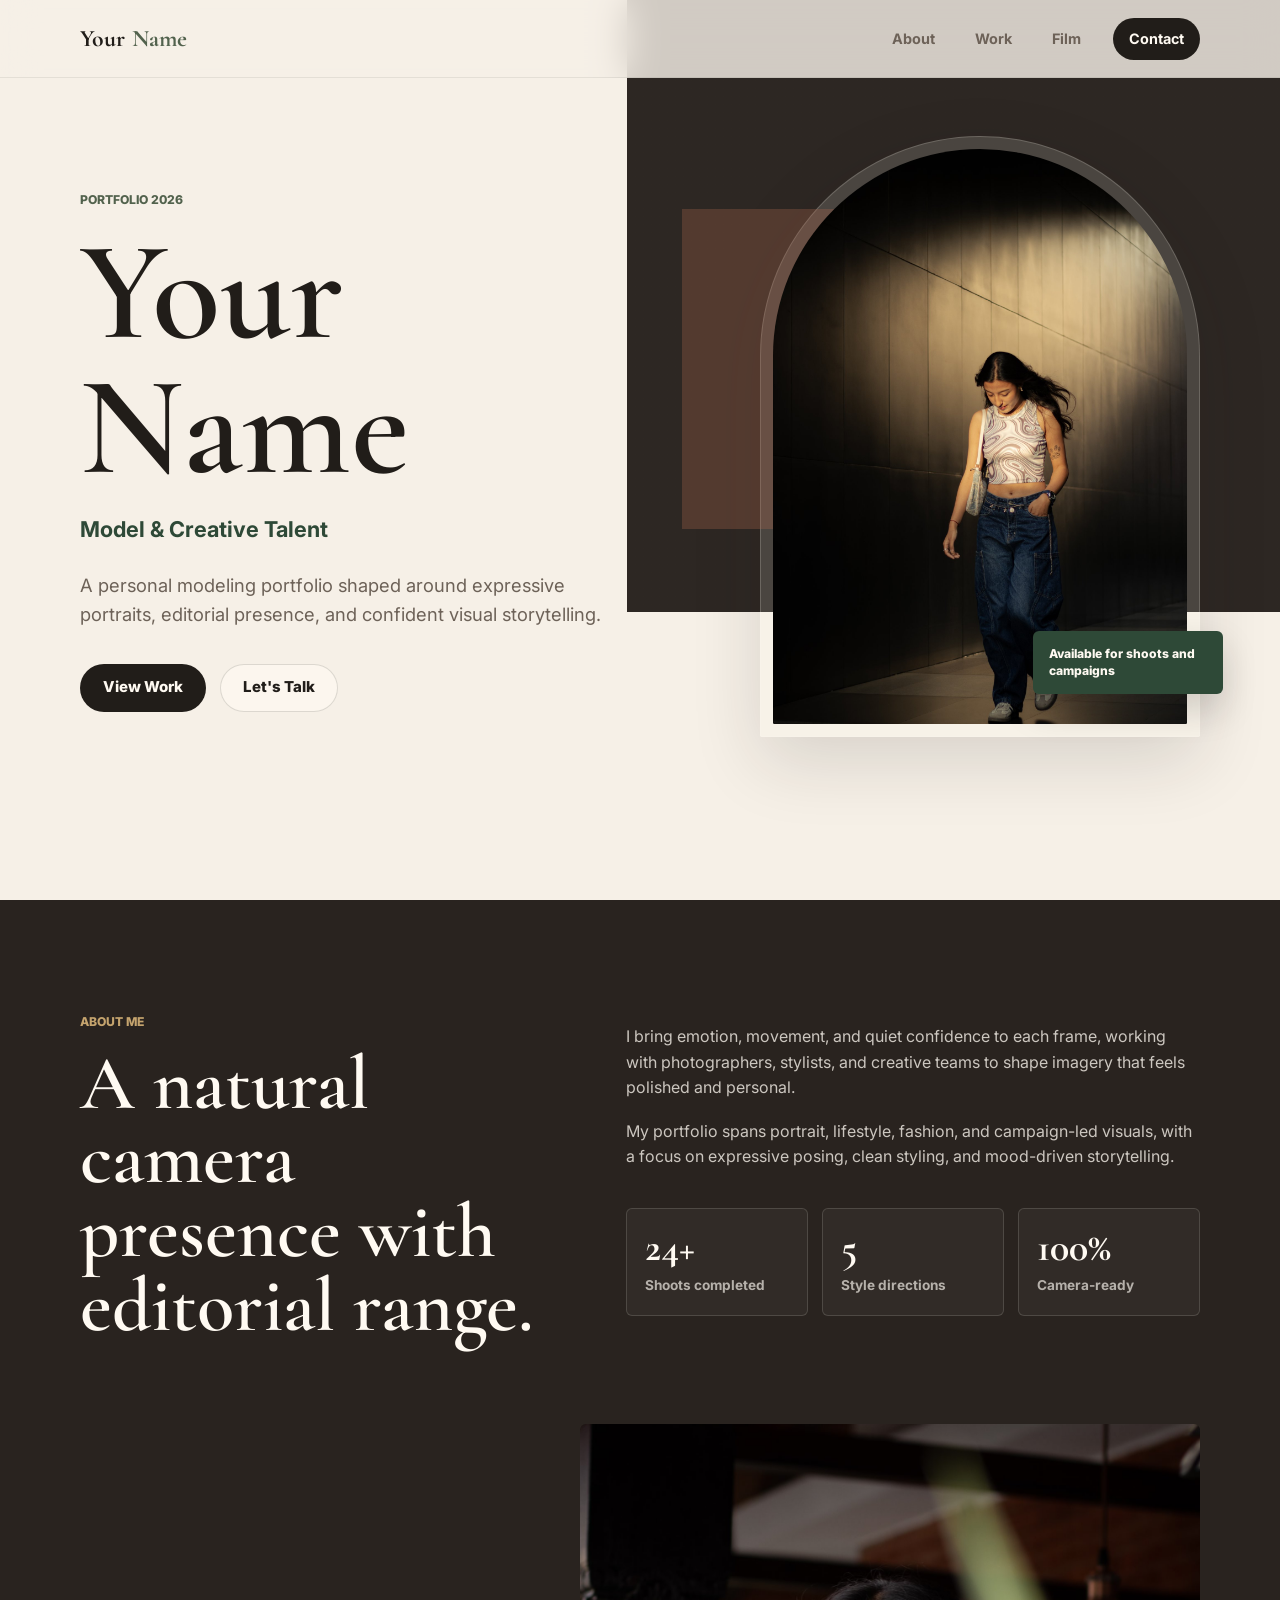
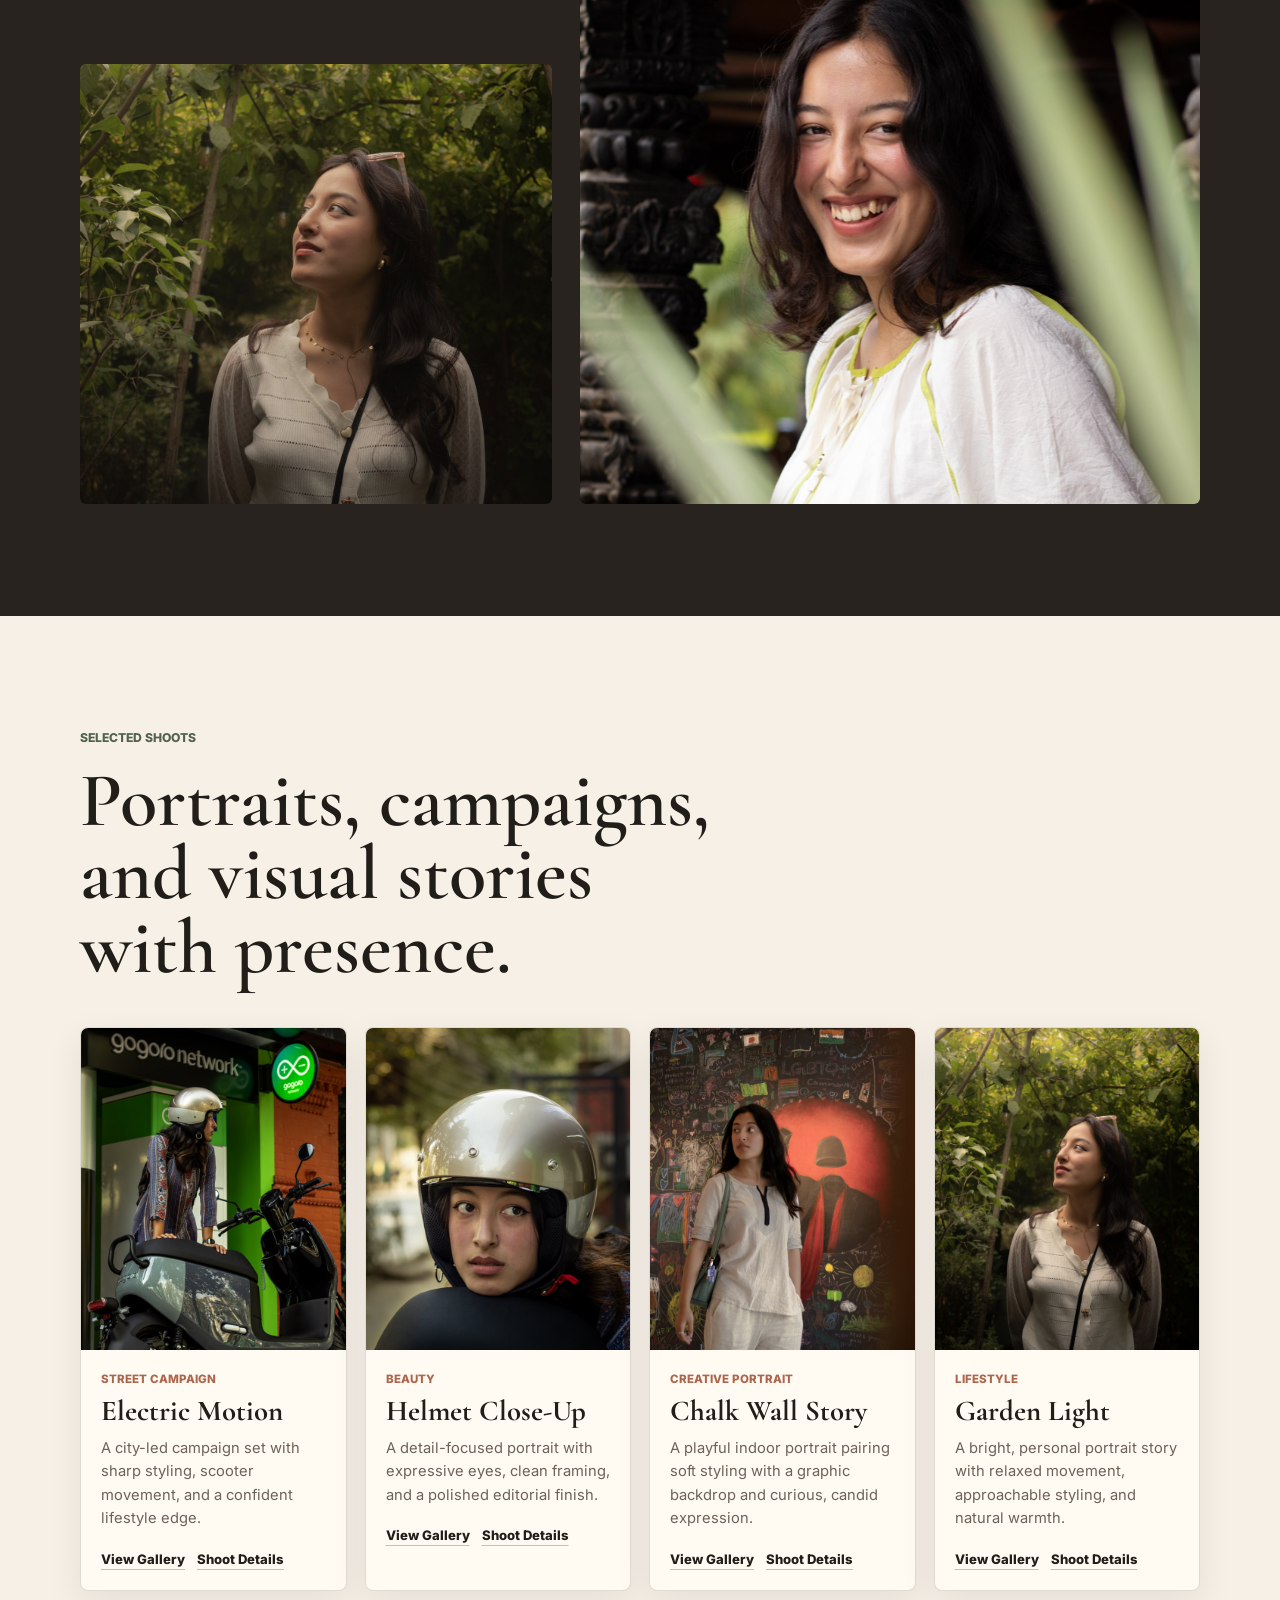
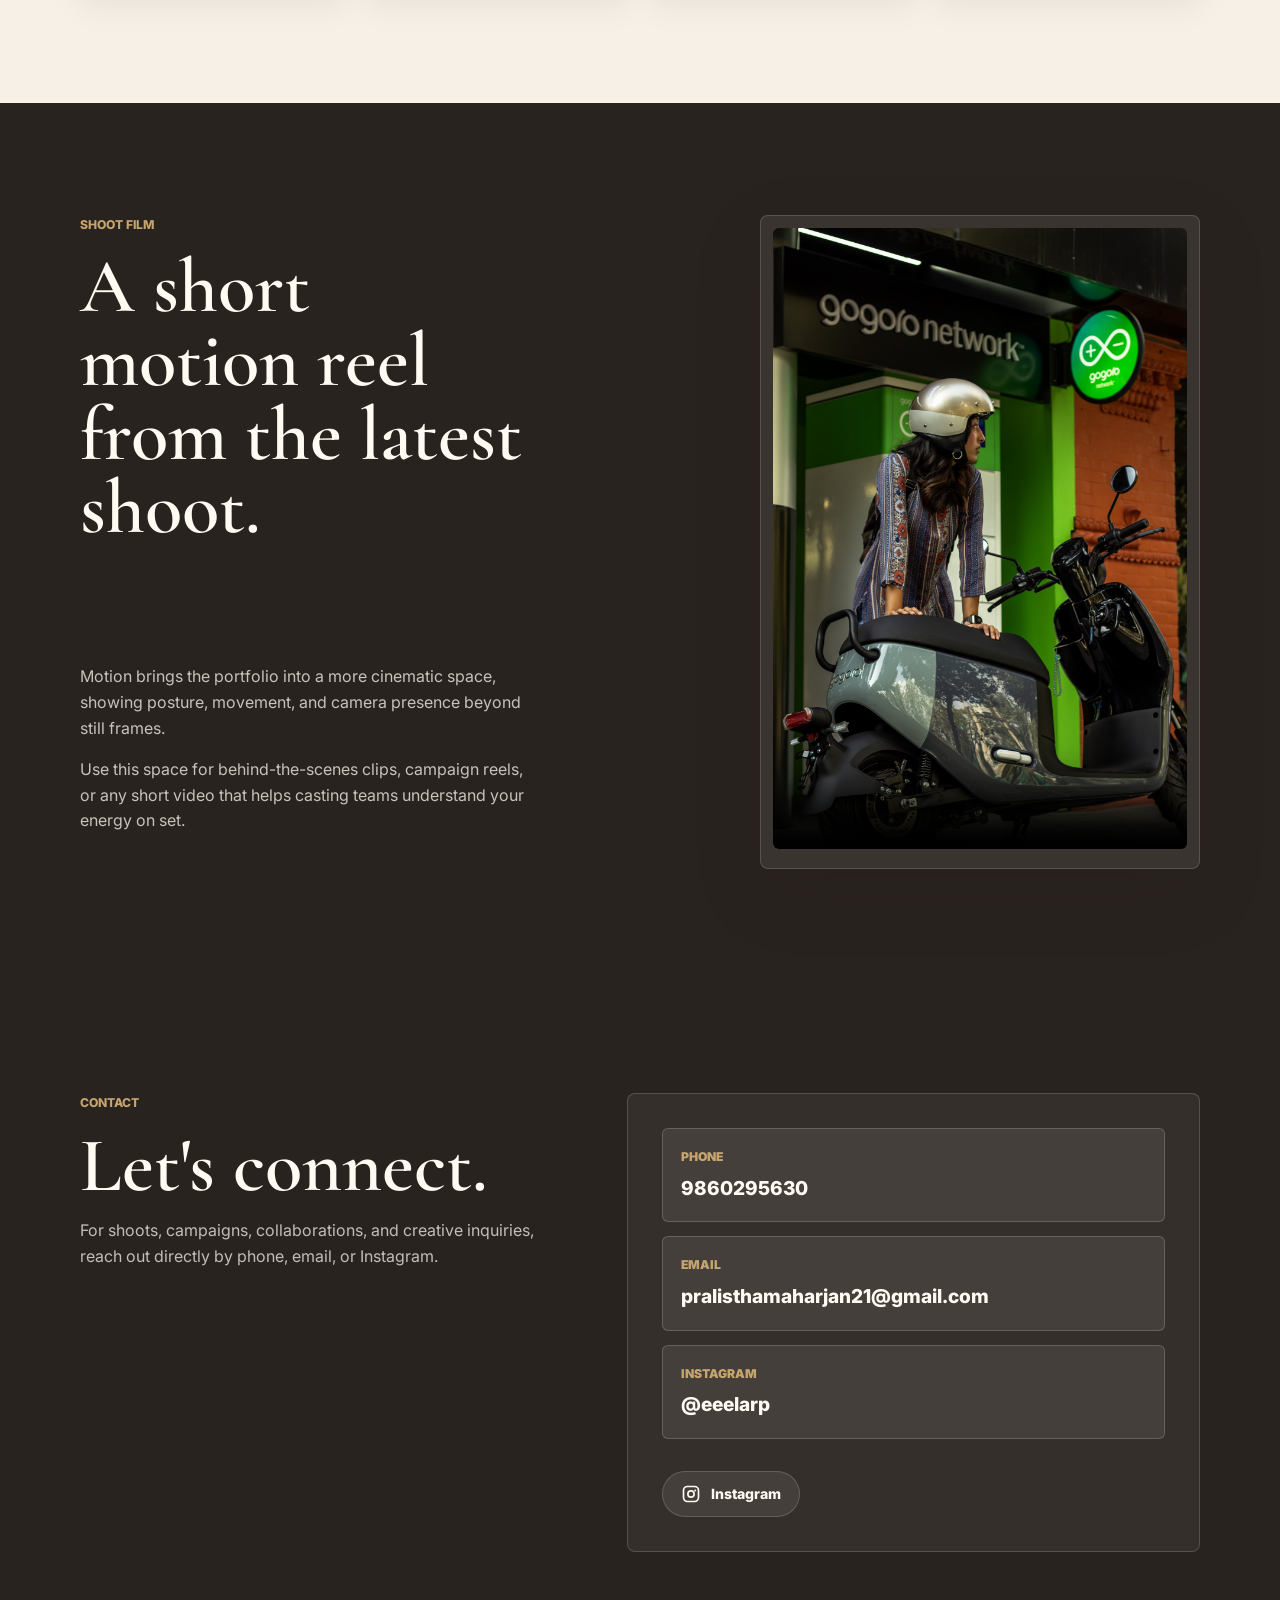
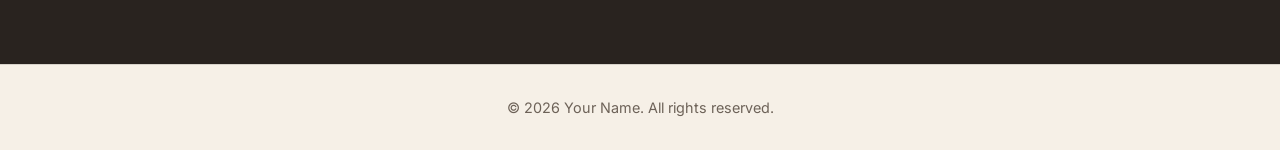
==== index.html @ 306d2cdb "Add modeling portfolio website" ====
<!DOCTYPE html>
<html lang="en">
  <head>
    <meta charset="UTF-8" />
    <meta name="viewport" content="width=device-width, initial-scale=1.0" />
    <meta
      name="description"
      content="A modern personal modeling portfolio featuring selected shoots, experience, and contact details."
    />
    <title>Your Name | Modeling Portfolio</title>
    <link rel="preconnect" href="https://fonts.googleapis.com" />
    <link rel="preconnect" href="https://fonts.gstatic.com" crossorigin />
    <link
      href="https://fonts.googleapis.com/css2?family=Cormorant+Garamond:wght@500;600;700&family=Inter:wght@400;500;600;700&display=swap"
      rel="stylesheet"
    />
    <link rel="stylesheet" href="css/styles.css" />
  </head>
  <body>
    <header class="site-header" data-header>
      <a class="brand" href="#home" aria-label="Your Name home">
        <span>Your</span>
        <span>Name</span>
      </a>

      <button
        class="nav-toggle"
        type="button"
        aria-label="Open navigation menu"
        aria-controls="primary-navigation"
        aria-expanded="false"
        data-nav-toggle
      >
        <span></span>
        <span></span>
      </button>

      <nav class="site-nav" id="primary-navigation" data-nav>
        <a href="#about">About</a>
        <a href="#work">Work</a>
        <a href="#film">Film</a>
        <a class="nav-contact" href="#contact">Contact</a>
      </nav>
    </header>

    <main>
      <section class="hero section-pad" id="home" aria-labelledby="hero-title">
        <div class="hero-bg" aria-hidden="true"></div>
        <div class="container hero-grid">
          <div class="hero-copy reveal">
            <p class="eyebrow">Portfolio 2026</p>
            <h1 id="hero-title">
              Your Name
              <span>Model & Creative Talent</span>
            </h1>
            <p class="hero-text">
              A personal modeling portfolio shaped around expressive portraits,
              editorial presence, and confident visual storytelling.
            </p>
            <div class="hero-actions">
              <a class="btn btn-primary" href="#work">View Work</a>
              <a class="btn btn-secondary" href="#contact">Let's Talk</a>
            </div>
          </div>

          <div class="hero-media reveal" aria-label="Portrait feature">
            <img src="images/hero/hero.jpg" alt="Editorial portrait" />
            <div class="hero-note">
              <span>Available for shoots and campaigns</span>
            </div>
          </div>
        </div>
      </section>

      <section class="about section-pad" id="about" aria-labelledby="about-title">
        <div class="container about-grid">
          <div class="section-heading reveal">
            <p class="eyebrow">About Me</p>
            <h2 id="about-title">A natural camera presence with editorial range.</h2>
          </div>

          <div class="about-content reveal">
            <p>
              I bring emotion, movement, and quiet confidence to each frame,
              working with photographers, stylists, and creative teams to shape
              imagery that feels polished and personal.
            </p>
            <p>
              My portfolio spans portrait, lifestyle, fashion, and campaign-led
              visuals, with a focus on expressive posing, clean styling, and
              mood-driven storytelling.
            </p>
            <dl class="about-stats" aria-label="Portfolio statistics">
              <div>
                <dt>24+</dt>
                <dd>Shoots completed</dd>
              </div>
              <div>
                <dt>5</dt>
                <dd>Style directions</dd>
              </div>
              <div>
                <dt>100%</dt>
                <dd>Camera-ready</dd>
              </div>
            </dl>
          </div>

          <figure class="about-photo reveal">
            <img src="images/about/profile.jpg" alt="Your Name portrait" />
          </figure>
        </div>
      </section>

      <section class="work section-pad" id="work" aria-labelledby="work-title">
        <div class="container">
          <div class="section-heading work-heading reveal">
            <p class="eyebrow">Selected Shoots</p>
            <h2 id="work-title">Portraits, campaigns, and visual stories with presence.</h2>
          </div>

          <div class="project-grid">
            <article class="project-card reveal">
              <a class="project-image" href="#" aria-label="View street campaign shoot">
                <img src="images/projects/electric-motion.jpg" alt="Street campaign shoot preview" />
              </a>
              <div class="project-body">
                <p class="project-kicker">Street Campaign</p>
                <h3>Electric Motion</h3>
                <p>
                  A city-led campaign set with sharp styling, scooter movement,
                  and a confident lifestyle edge.
                </p>
                <div class="project-links">
                  <a href="#">View Gallery</a>
                  <a href="#">Shoot Details</a>
                </div>
              </div>
            </article>

            <article class="project-card reveal">
              <a class="project-image" href="#" aria-label="View beauty close-up shoot">
                <img
                  src="images/projects/helmet-close-up.jpg"
                  alt="Beauty close-up shoot preview"
                />
              </a>
              <div class="project-body">
                <p class="project-kicker">Beauty</p>
                <h3>Helmet Close-Up</h3>
                <p>
                  A detail-focused portrait with expressive eyes, clean framing,
                  and a polished editorial finish.
                </p>
                <div class="project-links">
                  <a href="#">View Gallery</a>
                  <a href="#">Shoot Details</a>
                </div>
              </div>
            </article>

            <article class="project-card reveal">
              <a class="project-image" href="#" aria-label="View creative portrait story">
                <img src="images/projects/chalk-wall-story.jpg" alt="Creative portrait story preview" />
              </a>
              <div class="project-body">
                <p class="project-kicker">Creative Portrait</p>
                <h3>Chalk Wall Story</h3>
                <p>
                  A playful indoor portrait pairing soft styling with a graphic
                  backdrop and curious, candid expression.
                </p>
                <div class="project-links">
                  <a href="#">View Gallery</a>
                  <a href="#">Shoot Details</a>
                </div>
              </div>
            </article>

            <article class="project-card reveal">
              <a class="project-image" href="#" aria-label="View lifestyle portrait shoot">
                <img src="images/projects/garden-light.jpg" alt="Lifestyle portrait shoot preview" />
              </a>
              <div class="project-body">
                <p class="project-kicker">Lifestyle</p>
                <h3>Garden Light</h3>
                <p>
                  A bright, personal portrait story with relaxed movement,
                  approachable styling, and natural warmth.
                </p>
                <div class="project-links">
                  <a href="#">View Gallery</a>
                  <a href="#">Shoot Details</a>
                </div>
              </div>
            </article>
          </div>
        </div>
      </section>

      <section class="film section-pad" id="film" aria-labelledby="film-title">
        <div class="container film-grid">
          <div class="section-heading reveal">
            <p class="eyebrow">Shoot Film</p>
            <h2 id="film-title">A short motion reel from the latest shoot.</h2>
          </div>

          <div class="film-copy reveal">
            <p>
              Motion brings the portfolio into a more cinematic space, showing
              posture, movement, and camera presence beyond still frames.
            </p>
            <p>
              Use this space for behind-the-scenes clips, campaign reels, or
              any short video that helps casting teams understand your energy on
              set.
            </p>
          </div>

          <div class="film-player reveal">
            <video
              controls
              playsinline
              preload="metadata"
              poster="images/video/shoot-poster.jpg"
            >
              <source src="videos/shoot-film.mp4" type="video/mp4" />
              Your browser does not support the video tag.
            </video>
          </div>
        </div>
      </section>

      <section class="contact section-pad" id="contact" aria-labelledby="contact-title">
        <div class="container contact-grid">
          <div class="contact-copy reveal">
            <p class="eyebrow">Contact</p>
            <h2 id="contact-title">Let's connect.</h2>
            <p>
              For shoots, campaigns, collaborations, and creative inquiries,
              reach out directly by phone, email, or Instagram.
            </p>
          </div>

          <div class="contact-card reveal" aria-label="Contact information">
            <a class="contact-method" href="tel:+9779860295630">
              <span class="method-label">Phone</span>
              <span>9860295630</span>
            </a>
            <a class="contact-method" href="mailto:pralisthamaharjan21@gmail.com">
              <span class="method-label">Email</span>
              <span>pralisthamaharjan21@gmail.com</span>
            </a>
            <a
              class="contact-method"
              href="https://www.instagram.com/eeelarp/"
              target="_blank"
              rel="noopener noreferrer"
            >
              <span class="method-label">Instagram</span>
              <span>@eeelarp</span>
            </a>
            <div class="social-links" aria-label="Social media links">
              <a
                href="https://www.instagram.com/eeelarp/"
                target="_blank"
                rel="noopener noreferrer"
                aria-label="Instagram"
              >
                <svg viewBox="0 0 24 24" aria-hidden="true">
                  <path
                    d="M7.75 2h8.5A5.76 5.76 0 0 1 22 7.75v8.5A5.76 5.76 0 0 1 16.25 22h-8.5A5.76 5.76 0 0 1 2 16.25v-8.5A5.76 5.76 0 0 1 7.75 2Zm0 2A3.75 3.75 0 0 0 4 7.75v8.5A3.75 3.75 0 0 0 7.75 20h8.5A3.75 3.75 0 0 0 20 16.25v-8.5A3.75 3.75 0 0 0 16.25 4h-8.5ZM12 7.25A4.75 4.75 0 1 1 12 16.75 4.75 4.75 0 0 1 12 7.25Zm0 2A2.75 2.75 0 1 0 12 14.75 2.75 2.75 0 0 0 12 9.25Zm5.05-2.55a1.2 1.2 0 1 1 0 2.4 1.2 1.2 0 0 1 0-2.4Z"
                  />
                </svg>
                <span>Instagram</span>
              </a>
            </div>
          </div>
        </div>
      </section>
    </main>

    <footer class="site-footer">
      <p>&copy; <span data-year></span> Your Name. All rights reserved.</p>
    </footer>

    <script src="js/main.js"></script>
  </body>
</html>
---- css/styles.css ----
:root {
  --bg: #f6f0e7;
  --bg-soft: #ede0cf;
  --ink: #211d19;
  --ink-muted: #6d6258;
  --charcoal: #29231f;
  --cream: #fffaf2;
  --sage: #52624d;
  --moss: #2e4937;
  --clay: #ad664d;
  --gold: #c5a46e;
  --line: rgba(33, 29, 25, 0.14);
  --shadow: 0 24px 70px rgba(33, 29, 25, 0.14);
  --serif: "Cormorant Garamond", Georgia, serif;
  --sans: "Inter", Arial, sans-serif;
  --header-height: 78px;
  --container: min(1120px, calc(100% - 40px));
}

* {
  box-sizing: border-box;
}

html {
  scroll-behavior: smooth;
  scroll-padding-top: var(--header-height);
}

body {
  margin: 0;
  background: var(--bg);
  color: var(--ink);
  font-family: var(--sans);
  line-height: 1.6;
  text-rendering: optimizeLegibility;
}

body.nav-open {
  overflow: hidden;
}

img,
svg {
  display: block;
}

img {
  max-width: 100%;
}

a {
  color: inherit;
  text-decoration: none;
}

button,
input,
textarea {
  font: inherit;
}

button {
  border: 0;
}

::selection {
  background: var(--moss);
  color: var(--cream);
}

.container {
  width: var(--container);
  margin: 0 auto;
}

.section-pad {
  padding: 112px 0;
}

.site-header {
  position: fixed;
  inset: 0 0 auto;
  z-index: 50;
  display: flex;
  align-items: center;
  justify-content: space-between;
  height: var(--header-height);
  padding: 0 max(20px, calc((100vw - 1120px) / 2));
  background: rgba(246, 240, 231, 0.82);
  border-bottom: 1px solid rgba(33, 29, 25, 0.08);
  backdrop-filter: blur(18px);
  transition: background 220ms ease, box-shadow 220ms ease, height 220ms ease;
}

.site-header.is-scrolled {
  height: 66px;
  background: rgba(255, 250, 242, 0.9);
  box-shadow: 0 12px 34px rgba(33, 29, 25, 0.08);
}

.brand {
  display: inline-grid;
  grid-template-columns: auto auto;
  gap: 7px;
  align-items: baseline;
  color: var(--ink);
  font-family: var(--serif);
  font-size: 1.48rem;
  font-weight: 700;
  line-height: 0.92;
}

.brand span:last-child {
  color: var(--sage);
}

.site-nav {
  display: flex;
  align-items: center;
  gap: 8px;
}

.site-nav a {
  position: relative;
  display: inline-flex;
  min-height: 42px;
  align-items: center;
  justify-content: center;
  padding: 0 16px;
  color: var(--ink-muted);
  font-size: 0.9rem;
  font-weight: 700;
  transition: color 180ms ease, background 180ms ease;
}

.site-nav a:hover,
.site-nav a:focus-visible,
.site-nav a.is-active {
  color: var(--ink);
}

.site-nav a::after {
  position: absolute;
  right: 16px;
  bottom: 8px;
  left: 16px;
  height: 1px;
  background: var(--clay);
  content: "";
  opacity: 0;
  transform: scaleX(0.3);
  transition: opacity 180ms ease, transform 180ms ease;
}

.site-nav a:hover::after,
.site-nav a:focus-visible::after,
.site-nav a.is-active::after {
  opacity: 1;
  transform: scaleX(1);
}

.site-nav .nav-contact {
  margin-left: 8px;
  color: var(--cream);
  background: var(--ink);
  border-radius: 999px;
}

.site-nav .nav-contact:hover,
.site-nav .nav-contact:focus-visible,
.site-nav .nav-contact.is-active {
  color: var(--cream);
  background: var(--moss);
}

.site-nav .nav-contact::after {
  display: none;
}

.nav-toggle {
  display: none;
  width: 46px;
  height: 46px;
  place-items: center;
  background: var(--ink);
  border-radius: 999px;
  cursor: pointer;
}

.nav-toggle span {
  display: block;
  width: 18px;
  height: 2px;
  background: var(--cream);
  transform-origin: center;
  transition: transform 180ms ease;
}

.nav-toggle span + span {
  margin-top: -12px;
}

.nav-toggle[aria-expanded="true"] span:first-child {
  transform: translateY(6px) rotate(45deg);
}

.nav-toggle[aria-expanded="true"] span:last-child {
  transform: translateY(-6px) rotate(-45deg);
}

.hero {
  position: relative;
  min-height: 100vh;
  padding-top: calc(var(--header-height) + 58px);
  overflow: hidden;
}

.hero-bg {
  position: absolute;
  inset: 0 0 auto;
  height: 68%;
  background:
    linear-gradient(90deg, rgba(246, 240, 231, 0.96) 0 49%, rgba(41, 35, 31, 0.98) 49%),
    var(--bg);
  pointer-events: none;
}

.hero-grid {
  position: relative;
  display: grid;
  grid-template-columns: minmax(0, 1.04fr) minmax(320px, 0.76fr);
  gap: clamp(34px, 6vw, 96px);
  align-items: center;
}

.hero-copy {
  max-width: 680px;
  padding-top: 28px;
}

.eyebrow {
  margin: 0 0 16px;
  color: var(--sage);
  font-size: 0.76rem;
  font-weight: 800;
  letter-spacing: 0;
  text-transform: uppercase;
}

h1,
h2,
h3,
p {
  overflow-wrap: anywhere;
}

h1,
h2,
h3 {
  margin: 0;
  line-height: 0.96;
}

h1 {
  max-width: 740px;
  color: var(--ink);
  font-family: var(--serif);
  font-size: clamp(4.6rem, 11vw, 9.8rem);
  font-weight: 600;
}

h1 span {
  display: block;
  margin-top: 20px;
  color: var(--moss);
  font-family: var(--sans);
  font-size: clamp(1rem, 2.2vw, 1.36rem);
  font-weight: 700;
  line-height: 1.35;
}

.hero-text {
  max-width: 560px;
  margin: 26px 0 0;
  color: var(--ink-muted);
  font-size: clamp(1rem, 1.8vw, 1.15rem);
}

.hero-actions {
  display: flex;
  flex-wrap: wrap;
  gap: 14px;
  margin-top: 34px;
}

.btn {
  display: inline-flex;
  min-height: 48px;
  align-items: center;
  justify-content: center;
  gap: 10px;
  padding: 0 22px;
  border: 1px solid transparent;
  border-radius: 999px;
  font-size: 0.94rem;
  font-weight: 800;
  transition: background 180ms ease, border-color 180ms ease, color 180ms ease,
    transform 180ms ease;
}

.btn:hover,
.btn:focus-visible {
  transform: translateY(-2px);
}

.btn-primary {
  color: var(--cream);
  background: var(--ink);
}

.btn-primary:hover,
.btn-primary:focus-visible {
  background: var(--moss);
}

.btn-secondary {
  color: var(--ink);
  border-color: var(--line);
  background: rgba(255, 250, 242, 0.62);
}

.btn-secondary:hover,
.btn-secondary:focus-visible {
  border-color: rgba(46, 73, 55, 0.4);
  background: var(--cream);
}

.hero-media {
  position: relative;
  width: min(100%, 440px);
  margin-left: auto;
  padding: 12px;
  background: rgba(255, 250, 242, 0.14);
  border: 1px solid rgba(255, 250, 242, 0.18);
  border-radius: 999px 999px 8px 8px;
  box-shadow: var(--shadow);
}

.hero-media::before {
  position: absolute;
  z-index: -1;
  inset: 12% auto auto -18%;
  width: 190px;
  height: 320px;
  background: var(--clay);
  content: "";
  opacity: 0.3;
}

.hero-media img {
  width: 100%;
  aspect-ratio: 0.72;
  border-radius: 999px 999px 6px 6px;
  object-fit: cover;
  object-position: 50% 22%;
}

.hero-note {
  position: absolute;
  right: -24px;
  bottom: 42px;
  max-width: 190px;
  padding: 15px 16px;
  color: var(--cream);
  background: var(--moss);
  border-radius: 6px;
  box-shadow: 0 16px 34px rgba(33, 29, 25, 0.18);
}

.hero-note span {
  display: block;
  font-size: 0.76rem;
  font-weight: 800;
  line-height: 1.35;
}

.section-heading {
  max-width: 650px;
}

.section-heading h2,
.contact-copy h2 {
  color: var(--ink);
  font-family: var(--serif);
  font-size: clamp(2.7rem, 6vw, 5.2rem);
  font-weight: 600;
}

.about {
  background: var(--charcoal);
  color: var(--cream);
}

.about-grid {
  display: grid;
  grid-template-columns: 0.84fr 1fr;
  gap: clamp(30px, 5vw, 72px);
  align-items: start;
}

.about .section-heading {
  position: sticky;
  top: calc(var(--header-height) + 36px);
}

.about .section-heading h2,
.contact-copy h2 {
  color: var(--cream);
}

.about .eyebrow,
.contact .eyebrow {
  color: var(--gold);
}

.about-content {
  padding-top: 12px;
  color: rgba(255, 250, 242, 0.76);
}

.about-content p {
  max-width: 620px;
  margin: 0;
}

.about-content p + p {
  margin-top: 18px;
}

.about-stats {
  display: grid;
  grid-template-columns: repeat(3, minmax(0, 1fr));
  gap: 14px;
  margin: 38px 0 0;
}

.about-stats div {
  min-width: 0;
  padding: 18px;
  border: 1px solid rgba(255, 250, 242, 0.14);
  border-radius: 6px;
  background: rgba(255, 250, 242, 0.04);
}

.about-stats dt {
  color: var(--cream);
  font-family: var(--serif);
  font-size: 2.5rem;
  font-weight: 700;
  line-height: 1;
}

.about-stats dd {
  margin: 8px 0 0;
  color: rgba(255, 250, 242, 0.65);
  font-size: 0.85rem;
  font-weight: 700;
}

.about-photo {
  grid-column: 1 / -1;
  display: grid;
  grid-template-columns: 0.76fr 1fr;
  gap: 28px;
  align-items: end;
  margin: 18px 0 0;
}

.about-photo::before {
  display: block;
  min-height: 440px;
  background:
    linear-gradient(rgba(41, 35, 31, 0.12), rgba(41, 35, 31, 0.28)),
    url("../images/projects/garden-light.jpg") center / cover;
  border-radius: 6px;
  content: "";
}

.about-photo img {
  width: 100%;
  min-height: 520px;
  max-height: 680px;
  border-radius: 6px;
  object-fit: cover;
  object-position: 50% 34%;
}

.work {
  background: var(--bg);
}

.work-heading {
  margin-bottom: 42px;
}

.project-grid {
  display: grid;
  grid-template-columns: repeat(4, minmax(0, 1fr));
  gap: 18px;
}

.project-card {
  min-width: 0;
  overflow: hidden;
  background: var(--cream);
  border: 1px solid var(--line);
  border-radius: 8px;
  box-shadow: 0 12px 36px rgba(33, 29, 25, 0.08);
  transition: transform 220ms ease, box-shadow 220ms ease, border-color 220ms ease;
}

.project-card:hover,
.project-card:focus-within {
  border-color: rgba(82, 98, 77, 0.34);
  box-shadow: 0 24px 60px rgba(33, 29, 25, 0.14);
  transform: translateY(-6px);
}

.project-image {
  display: block;
  overflow: hidden;
  background: var(--charcoal);
}

.project-image img {
  width: 100%;
  aspect-ratio: 0.82;
  object-fit: cover;
  transition: transform 550ms ease;
}

.project-card:hover .project-image img,
.project-card:focus-within .project-image img {
  transform: scale(1.045);
}

.project-body {
  padding: 20px;
}

.project-kicker {
  margin: 0 0 8px;
  color: var(--clay);
  font-size: 0.72rem;
  font-weight: 800;
  text-transform: uppercase;
}

.project-body h3 {
  color: var(--ink);
  font-family: var(--serif);
  font-size: 1.8rem;
  font-weight: 700;
}

.project-body p:not(.project-kicker) {
  margin: 12px 0 0;
  color: var(--ink-muted);
  font-size: 0.92rem;
}

.project-links {
  display: flex;
  flex-wrap: wrap;
  gap: 12px;
  margin-top: 18px;
}

.project-links a {
  color: var(--ink);
  font-size: 0.82rem;
  font-weight: 800;
  text-decoration: underline;
  text-decoration-color: rgba(173, 102, 77, 0.46);
  text-underline-offset: 5px;
}

.project-links a:hover,
.project-links a:focus-visible {
  color: var(--moss);
  text-decoration-color: currentColor;
}

.film {
  color: var(--cream);
  background: var(--charcoal);
}

.film-grid {
  display: grid;
  grid-template-columns: 0.78fr 1fr;
  gap: clamp(28px, 5vw, 72px);
  align-items: start;
}

.film .section-heading h2 {
  color: var(--cream);
}

.film .eyebrow {
  color: var(--gold);
}

.film-copy {
  grid-column: 1;
  grid-row: 2;
  max-width: 560px;
  margin-top: 20px;
  color: rgba(255, 250, 242, 0.74);
}

.film-copy p {
  margin: 0;
}

.film-copy p + p {
  margin-top: 16px;
}

.film-player {
  grid-column: 2;
  grid-row: 1 / span 2;
  width: min(100%, 440px);
  margin-left: auto;
  padding: 12px;
  background: rgba(255, 250, 242, 0.08);
  border: 1px solid rgba(255, 250, 242, 0.16);
  border-radius: 8px;
  box-shadow: var(--shadow);
}

.film-player video {
  width: 100%;
  max-height: 76vh;
  background: #000;
  border-radius: 6px;
  object-fit: cover;
}

.contact {
  color: var(--cream);
  background: var(--charcoal);
}

.contact-grid {
  display: grid;
  grid-template-columns: 0.82fr 1fr;
  gap: clamp(30px, 6vw, 86px);
  align-items: start;
}

.contact-copy p:not(.eyebrow) {
  max-width: 520px;
  color: rgba(255, 250, 242, 0.72);
}

.social-links {
  display: flex;
  gap: 12px;
  margin-top: 18px;
}

.social-links a {
  display: inline-flex;
  min-height: 46px;
  align-items: center;
  justify-content: center;
  gap: 10px;
  padding: 0 18px;
  color: var(--cream);
  background: rgba(255, 250, 242, 0.08);
  border: 1px solid rgba(255, 250, 242, 0.16);
  border-radius: 999px;
  transition: background 180ms ease, color 180ms ease, transform 180ms ease;
}

.social-links a:hover,
.social-links a:focus-visible {
  color: var(--ink);
  background: var(--gold);
  transform: translateY(-3px);
}

.social-links svg {
  width: 20px;
  height: 20px;
  fill: currentColor;
}

.social-links span {
  font-size: 0.88rem;
  font-weight: 800;
}

.contact-card {
  display: grid;
  gap: 14px;
  padding: clamp(22px, 4vw, 34px);
  background: rgba(255, 250, 242, 0.06);
  border: 1px solid rgba(255, 250, 242, 0.16);
  border-radius: 8px;
}

.contact-method {
  display: grid;
  gap: 6px;
  padding: 18px;
  color: var(--cream);
  background: rgba(255, 250, 242, 0.08);
  border: 1px solid rgba(255, 250, 242, 0.18);
  border-radius: 6px;
  transition: background 180ms ease, border-color 180ms ease, transform 180ms ease;
}

.contact-method:hover,
.contact-method:focus-visible {
  background: rgba(255, 250, 242, 0.12);
  border-color: var(--gold);
  transform: translateY(-2px);
}

.method-label {
  color: var(--gold);
  font-size: 0.76rem;
  font-weight: 900;
  text-transform: uppercase;
}

.contact-method span:last-child {
  color: var(--cream);
  font-size: clamp(1rem, 2.2vw, 1.2rem);
  font-weight: 800;
  overflow-wrap: anywhere;
}

.site-footer {
  display: grid;
  min-height: 86px;
  place-items: center;
  padding: 20px;
  color: var(--ink-muted);
  background: var(--bg);
  border-top: 1px solid var(--line);
  text-align: center;
}

.site-footer p {
  margin: 0;
  font-size: 0.9rem;
}

.reveal {
  opacity: 0;
  transform: translateY(28px);
  transition: opacity 700ms ease, transform 700ms ease;
}

.reveal.is-visible {
  opacity: 1;
  transform: translateY(0);
}

:focus-visible {
  outline: 3px solid rgba(173, 102, 77, 0.38);
  outline-offset: 4px;
}

@media (max-width: 1040px) {
  .project-grid {
    grid-template-columns: repeat(2, minmax(0, 1fr));
  }

  .project-image img {
    aspect-ratio: 1 / 0.84;
  }
}

@media (max-width: 860px) {
  :root {
    --header-height: 70px;
  }

  .site-header,
  .site-header.is-scrolled {
    background: var(--bg);
    backdrop-filter: none;
  }

  .section-pad {
    padding: 82px 0;
  }

  .nav-toggle {
    display: grid;
    position: relative;
    z-index: 70;
  }

  .site-nav {
    position: fixed;
    inset: 0;
    z-index: 60;
    display: grid;
    align-content: center;
    gap: 12px;
    padding: 86px 24px 34px;
    background: var(--bg);
    opacity: 0;
    pointer-events: none;
    transform: translateY(-10px);
    transition: opacity 200ms ease, transform 200ms ease;
  }

  .site-nav.is-open {
    opacity: 1;
    pointer-events: auto;
    transform: translateY(0);
  }

  .site-nav a,
  .site-nav .nav-contact {
    width: min(100%, 360px);
    min-height: 58px;
    margin: 0 auto;
    font-size: 1.05rem;
  }

  .site-nav .nav-contact {
    margin-top: 10px;
  }

  .hero {
    min-height: auto;
  }

  .hero-bg {
    inset: auto 0 0;
    height: 46%;
    background: var(--charcoal);
  }

  .hero-grid,
  .about-grid,
  .film-grid,
  .contact-grid {
    grid-template-columns: 1fr;
  }

  .hero-media {
    width: min(100%, 520px);
    margin: 10px auto 0;
  }

  .hero-note {
    right: 16px;
    bottom: 22px;
  }

  .about .section-heading {
    position: static;
  }

  .film .section-heading {
    position: static;
  }

  .film-player {
    grid-column: auto;
    grid-row: auto;
    width: min(100%, 420px);
    margin: 0 auto;
  }

  .about-photo {
    grid-template-columns: 1fr;
  }

  .about-photo::before {
    min-height: 320px;
  }

  .about-photo img {
    min-height: 420px;
  }
}

@media (max-width: 620px) {
  :root {
    --container: min(100% - 28px, 1120px);
  }

  .site-header {
    padding-inline: 14px;
  }

  .brand {
    font-size: 1.26rem;
  }

  .hero {
    padding-top: calc(var(--header-height) + 38px);
  }

  h1 {
    font-size: clamp(3.8rem, 18vw, 5rem);
  }

  h1 span {
    margin-top: 14px;
  }

  .hero-actions,
  .project-links,
  .social-links {
    gap: 10px;
  }

  .btn {
    width: 100%;
  }

  .hero-media {
    border-radius: 220px 220px 8px 8px;
  }

  .hero-media img {
    aspect-ratio: 0.78;
  }

  .hero-note {
    max-width: 158px;
    padding: 12px;
  }

  .about-stats,
  .project-grid {
    grid-template-columns: 1fr;
  }

  .about-stats div {
    display: grid;
    grid-template-columns: auto 1fr;
    gap: 12px;
    align-items: baseline;
  }

  .about-stats dd {
    margin: 0;
  }

  .project-image img {
    aspect-ratio: 1 / 0.94;
  }
  .social-links a {
    width: 100%;
  }
}

@media (prefers-reduced-motion: reduce) {
  *,
  *::before,
  *::after {
    scroll-behavior: auto !important;
    transition-duration: 0.01ms !important;
    animation-duration: 0.01ms !important;
    animation-iteration-count: 1 !important;
  }

  .reveal {
    opacity: 1;
    transform: none;
  }
}
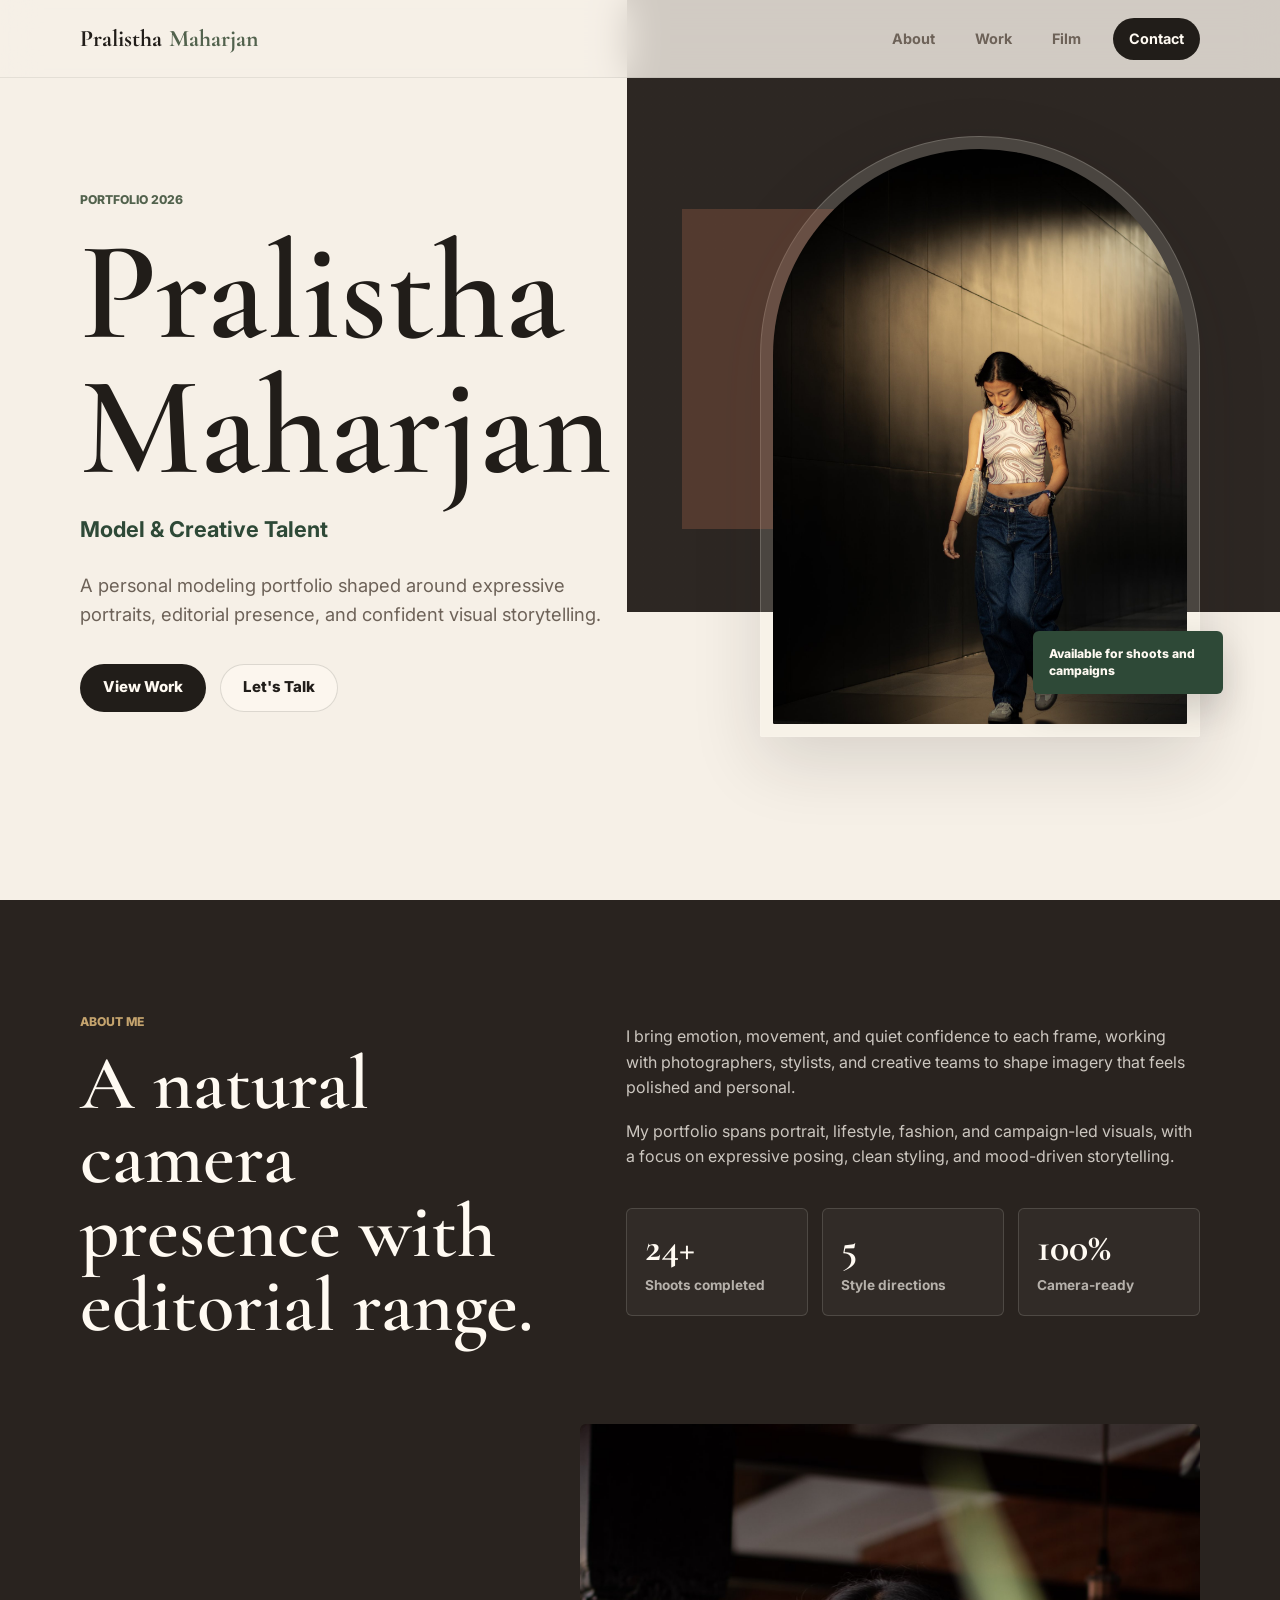
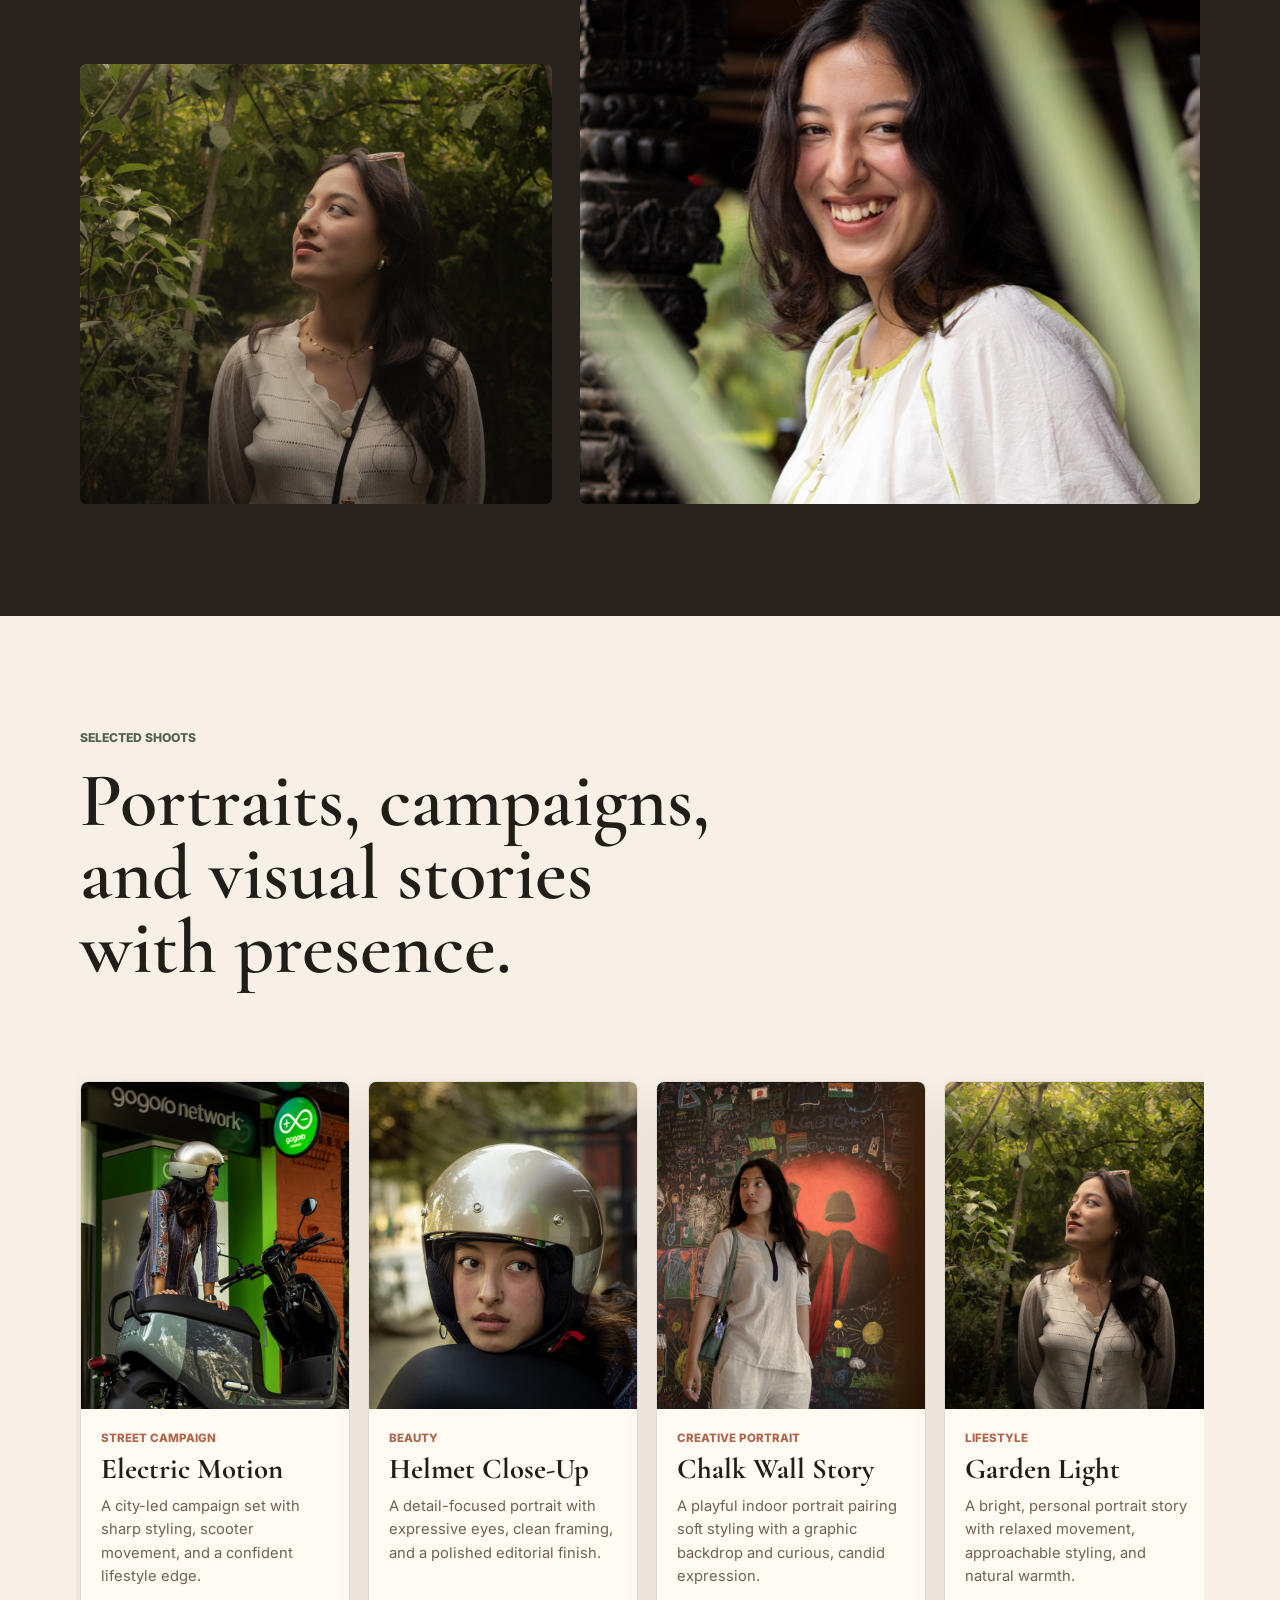
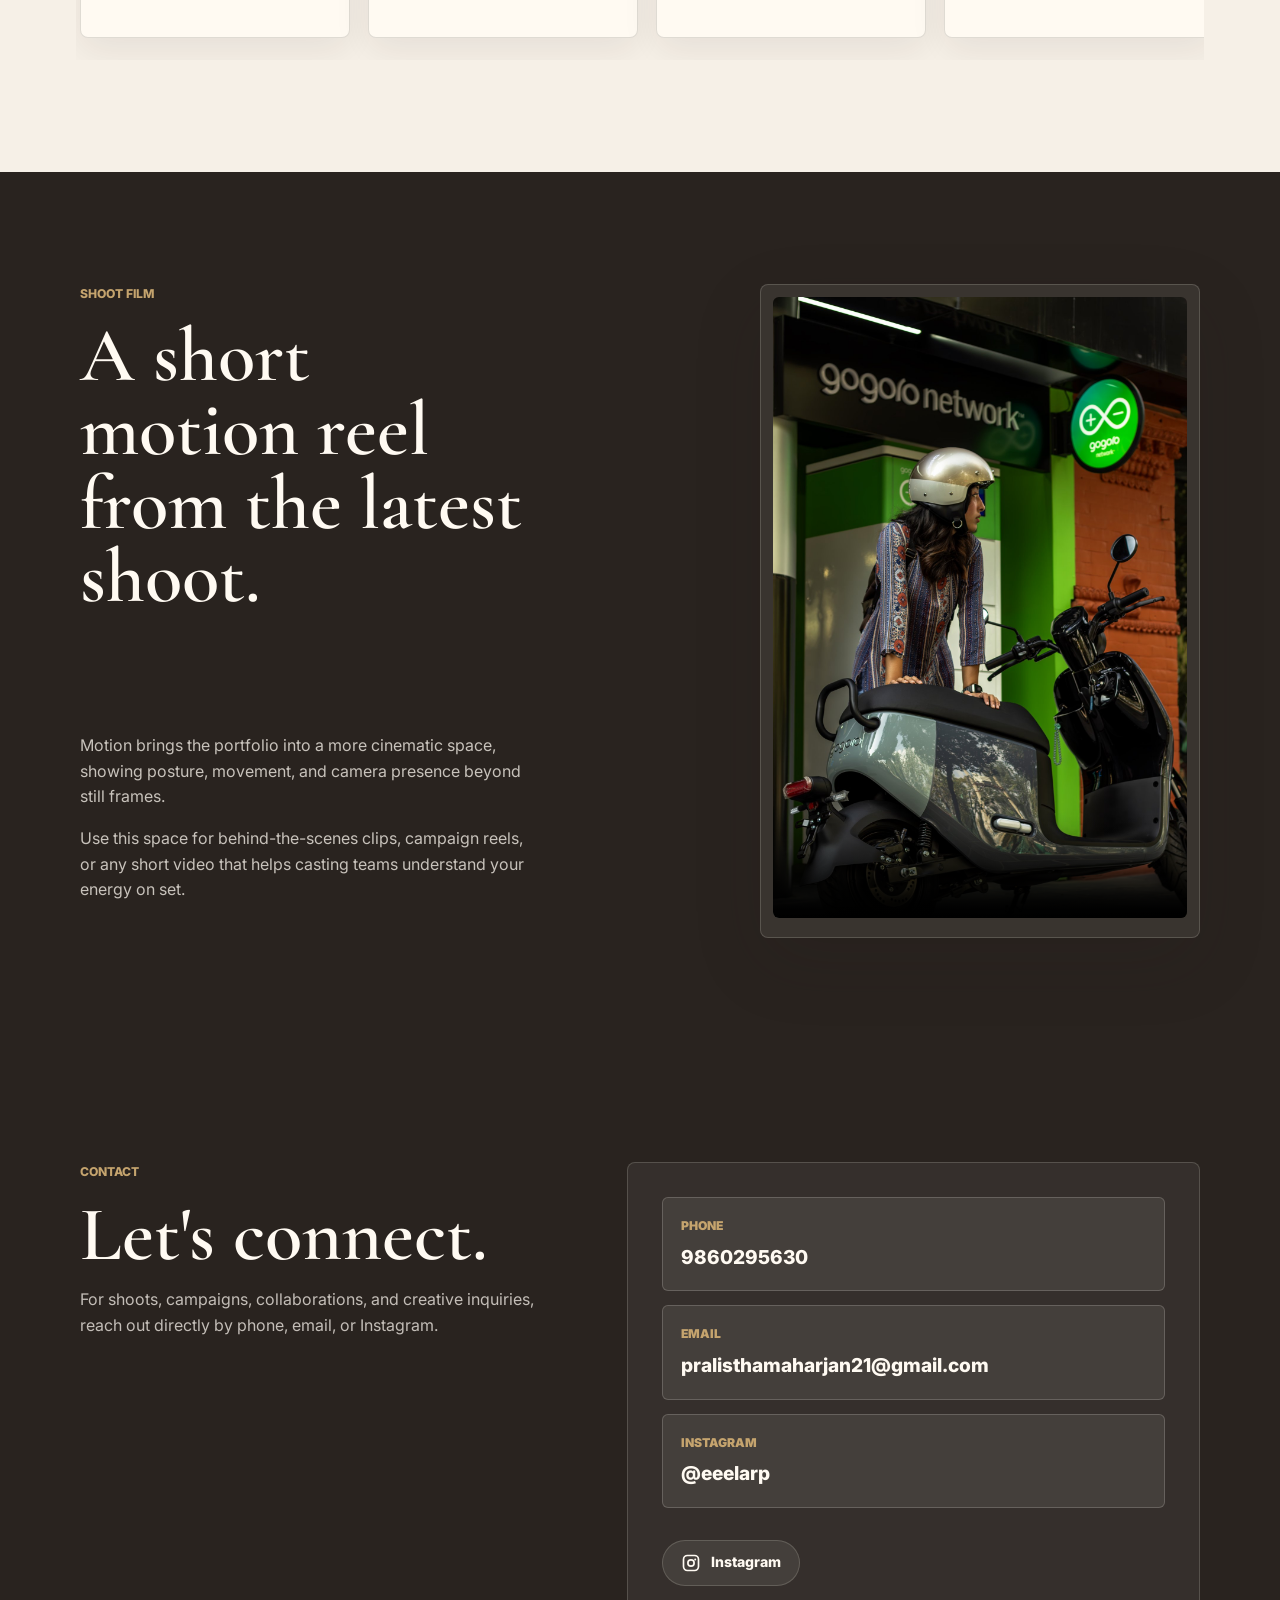
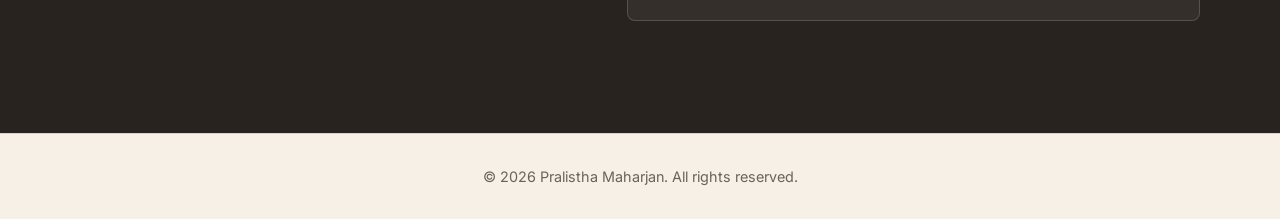
==== commit 789bac20: "Update portfolio gallery and contact details" ====
--- a/index.html
+++ b/index.html
@@ -7,7 +7,7 @@
       name="description"
       content="A modern personal modeling portfolio featuring selected shoots, experience, and contact details."
     />
-    <title>Your Name | Modeling Portfolio</title>
+    <title>Pralistha Maharjan | Modeling Portfolio</title>
     <link rel="preconnect" href="https://fonts.googleapis.com" />
     <link rel="preconnect" href="https://fonts.gstatic.com" crossorigin />
     <link
@@ -18,9 +18,9 @@
   </head>
   <body>
     <header class="site-header" data-header>
-      <a class="brand" href="#home" aria-label="Your Name home">
-        <span>Your</span>
-        <span>Name</span>
+      <a class="brand" href="#home" aria-label="Pralistha Maharjan home">
+        <span>Pralistha</span>
+        <span>Maharjan</span>
       </a>
 
       <button
@@ -50,7 +50,7 @@
           <div class="hero-copy reveal">
             <p class="eyebrow">Portfolio 2026</p>
             <h1 id="hero-title">
-              Your Name
+              Pralistha Maharjan
               <span>Model & Creative Talent</span>
             </h1>
             <p class="hero-text">
@@ -107,7 +107,7 @@
           </div>
 
           <figure class="about-photo reveal">
-            <img src="images/about/profile.jpg" alt="Your Name portrait" />
+            <img src="images/about/profile.jpg" alt="Pralistha Maharjan portrait" />
           </figure>
         </div>
       </section>
@@ -119,11 +119,31 @@
             <h2 id="work-title">Portraits, campaigns, and visual stories with presence.</h2>
           </div>
 
-          <div class="project-grid">
-            <article class="project-card reveal">
-              <a class="project-image" href="#" aria-label="View street campaign shoot">
-                <img src="images/projects/electric-motion.jpg" alt="Street campaign shoot preview" />
-              </a>
+          <div class="work-toolbar reveal">
+            <p>Scroll sideways to explore the full shoot gallery.</p>
+            <div class="gallery-controls" aria-label="Selected shoots controls">
+              <button type="button" aria-label="Scroll selected shoots left" data-gallery-prev>
+                <span aria-hidden="true">&larr;</span>
+              </button>
+              <button type="button" aria-label="Scroll selected shoots right" data-gallery-next>
+                <span aria-hidden="true">&rarr;</span>
+              </button>
+            </div>
+          </div>
+
+          <div
+            class="project-grid"
+            tabindex="0"
+            aria-label="Scrollable selected shoot gallery"
+            data-shoot-gallery
+          >
+            <article class="project-card reveal">
+              <div class="project-image">
+                <img
+                  src="images/gallery/electric-motion.jpg"
+                  alt="Pralistha Maharjan in a street campaign scooter shoot"
+                />
+              </div>
               <div class="project-body">
                 <p class="project-kicker">Street Campaign</p>
                 <h3>Electric Motion</h3>
@@ -131,20 +151,16 @@
                   A city-led campaign set with sharp styling, scooter movement,
                   and a confident lifestyle edge.
                 </p>
-                <div class="project-links">
-                  <a href="#">View Gallery</a>
-                  <a href="#">Shoot Details</a>
-                </div>
-              </div>
-            </article>
-
-            <article class="project-card reveal">
-              <a class="project-image" href="#" aria-label="View beauty close-up shoot">
-                <img
-                  src="images/projects/helmet-close-up.jpg"
-                  alt="Beauty close-up shoot preview"
-                />
-              </a>
+              </div>
+            </article>
+
+            <article class="project-card reveal">
+              <div class="project-image">
+                <img
+                  src="images/gallery/helmet-close-up.jpg"
+                  alt="Pralistha Maharjan close-up portrait with helmet"
+                />
+              </div>
               <div class="project-body">
                 <p class="project-kicker">Beauty</p>
                 <h3>Helmet Close-Up</h3>
@@ -152,17 +168,16 @@
                   A detail-focused portrait with expressive eyes, clean framing,
                   and a polished editorial finish.
                 </p>
-                <div class="project-links">
-                  <a href="#">View Gallery</a>
-                  <a href="#">Shoot Details</a>
-                </div>
-              </div>
-            </article>
-
-            <article class="project-card reveal">
-              <a class="project-image" href="#" aria-label="View creative portrait story">
-                <img src="images/projects/chalk-wall-story.jpg" alt="Creative portrait story preview" />
-              </a>
+              </div>
+            </article>
+
+            <article class="project-card reveal">
+              <div class="project-image">
+                <img
+                  src="images/gallery/chalk-wall-story.jpg"
+                  alt="Pralistha Maharjan creative portrait against a chalk wall"
+                />
+              </div>
               <div class="project-body">
                 <p class="project-kicker">Creative Portrait</p>
                 <h3>Chalk Wall Story</h3>
@@ -170,17 +185,16 @@
                   A playful indoor portrait pairing soft styling with a graphic
                   backdrop and curious, candid expression.
                 </p>
-                <div class="project-links">
-                  <a href="#">View Gallery</a>
-                  <a href="#">Shoot Details</a>
-                </div>
-              </div>
-            </article>
-
-            <article class="project-card reveal">
-              <a class="project-image" href="#" aria-label="View lifestyle portrait shoot">
-                <img src="images/projects/garden-light.jpg" alt="Lifestyle portrait shoot preview" />
-              </a>
+              </div>
+            </article>
+
+            <article class="project-card reveal">
+              <div class="project-image">
+                <img
+                  src="images/gallery/garden-light.jpg"
+                  alt="Pralistha Maharjan lifestyle portrait in soft garden light"
+                />
+              </div>
               <div class="project-body">
                 <p class="project-kicker">Lifestyle</p>
                 <h3>Garden Light</h3>
@@ -188,10 +202,91 @@
                   A bright, personal portrait story with relaxed movement,
                   approachable styling, and natural warmth.
                 </p>
-                <div class="project-links">
-                  <a href="#">View Gallery</a>
-                  <a href="#">Shoot Details</a>
-                </div>
+              </div>
+            </article>
+
+            <article class="project-card reveal">
+              <div class="project-image">
+                <img
+                  src="images/gallery/heritage-smile.jpg"
+                  alt="Pralistha Maharjan smiling in a heritage portrait shoot"
+                />
+              </div>
+              <div class="project-body">
+                <p class="project-kicker">Heritage Portrait</p>
+                <h3>Heritage Smile</h3>
+                <p>
+                  A warm portrait with traditional textures, calm styling, and
+                  an approachable, expressive mood.
+                </p>
+              </div>
+            </article>
+
+            <article class="project-card reveal">
+              <div class="project-image">
+                <img
+                  src="images/gallery/heritage-composure.jpg"
+                  alt="Pralistha Maharjan seated in a composed heritage portrait"
+                />
+              </div>
+              <div class="project-body">
+                <p class="project-kicker">Campaign Portrait</p>
+                <h3>Heritage Composure</h3>
+                <p>
+                  A composed visual moment built around elegant posture,
+                  traditional architecture, and quiet confidence.
+                </p>
+              </div>
+            </article>
+
+            <article class="project-card reveal">
+              <div class="project-image">
+                <img
+                  src="images/gallery/forest-stillness.jpg"
+                  alt="Pralistha Maharjan in an outdoor forest editorial shoot"
+                />
+              </div>
+              <div class="project-body">
+                <p class="project-kicker">Outdoor Editorial</p>
+                <h3>Forest Stillness</h3>
+                <p>
+                  A mood-led outdoor frame pairing natural scenery with dramatic
+                  styling and stillness.
+                </p>
+              </div>
+            </article>
+
+            <article class="project-card reveal">
+              <div class="project-image">
+                <img
+                  src="images/gallery/soft-garden.jpg"
+                  alt="Pralistha Maharjan natural portrait with soft greenery"
+                />
+              </div>
+              <div class="project-body">
+                <p class="project-kicker">Natural Portrait</p>
+                <h3>Soft Garden</h3>
+                <p>
+                  A close, gentle portrait with soft greenery, expressive gaze,
+                  and easy natural presence.
+                </p>
+              </div>
+            </article>
+
+            <article class="project-card reveal">
+              <div class="project-image">
+                <img
+                  src="images/gallery/golden-walk.jpg"
+                  alt="Pralistha Maharjan walking through golden urban light"
+                />
+              </div>
+              <div class="project-body">
+                <p class="project-kicker">Urban Editorial</p>
+                <h3>Golden Walk</h3>
+                <p>
+                  A dramatic city portrait shaped by golden light, movement, and
+                  clean editorial framing.
+                </p>
               </div>
             </article>
           </div>
@@ -281,7 +376,7 @@
     </main>
 
     <footer class="site-footer">
-      <p>&copy; <span data-year></span> Your Name. All rights reserved.</p>
+      <p>&copy; <span data-year></span> Pralistha Maharjan. All rights reserved.</p>
     </footer>
 
     <script src="js/main.js"></script>
--- a/css/styles.css
+++ b/css/styles.css
@@ -500,22 +500,103 @@
 }
 
 .work-heading {
-  margin-bottom: 42px;
+  margin-bottom: 24px;
+}
+
+.work-toolbar {
+  display: flex;
+  align-items: center;
+  justify-content: space-between;
+  gap: 18px;
+  margin-bottom: 20px;
+}
+
+.work-toolbar p {
+  margin: 0;
+  color: var(--ink-muted);
+  font-size: 0.94rem;
+  font-weight: 700;
+}
+
+.gallery-controls {
+  display: flex;
+  flex: 0 0 auto;
+  gap: 10px;
+}
+
+.gallery-controls button {
+  display: grid;
+  width: 44px;
+  height: 44px;
+  place-items: center;
+  color: var(--cream);
+  background: var(--ink);
+  border: 1px solid var(--ink);
+  border-radius: 999px;
+  cursor: pointer;
+  transition: background 180ms ease, border-color 180ms ease, transform 180ms ease;
+}
+
+.gallery-controls button:hover,
+.gallery-controls button:focus-visible {
+  background: var(--moss);
+  border-color: var(--moss);
+  transform: translateY(-2px);
+}
+
+.gallery-controls span {
+  font-size: 1.2rem;
+  font-weight: 900;
+  line-height: 1;
 }
 
 .project-grid {
   display: grid;
-  grid-template-columns: repeat(4, minmax(0, 1fr));
+  grid-auto-columns: minmax(270px, 320px);
+  grid-auto-flow: column;
+  grid-template-columns: none;
   gap: 18px;
+  margin-inline: -4px;
+  padding: 8px 4px 22px;
+  overflow-x: auto;
+  overflow-y: hidden;
+  overscroll-behavior-inline: contain;
+  scroll-padding-inline: 4px;
+  scroll-snap-type: x mandatory;
+  scrollbar-color: var(--sage) rgba(33, 29, 25, 0.1);
+  scrollbar-width: thin;
+}
+
+.project-grid:focus-visible {
+  outline: 3px solid rgba(173, 102, 77, 0.38);
+  outline-offset: 8px;
+}
+
+.project-grid::-webkit-scrollbar {
+  height: 10px;
+}
+
+.project-grid::-webkit-scrollbar-track {
+  background: rgba(33, 29, 25, 0.08);
+  border-radius: 999px;
+}
+
+.project-grid::-webkit-scrollbar-thumb {
+  background: var(--sage);
+  border-radius: 999px;
 }
 
 .project-card {
+  display: flex;
+  min-height: 100%;
   min-width: 0;
+  flex-direction: column;
   overflow: hidden;
   background: var(--cream);
   border: 1px solid var(--line);
   border-radius: 8px;
   box-shadow: 0 12px 36px rgba(33, 29, 25, 0.08);
+  scroll-snap-align: start;
   transition: transform 220ms ease, box-shadow 220ms ease, border-color 220ms ease;
 }
 
@@ -545,6 +626,9 @@
 }
 
 .project-body {
+  display: flex;
+  flex: 1;
+  flex-direction: column;
   padding: 20px;
 }
 
@@ -567,28 +651,6 @@
   margin: 12px 0 0;
   color: var(--ink-muted);
   font-size: 0.92rem;
-}
-
-.project-links {
-  display: flex;
-  flex-wrap: wrap;
-  gap: 12px;
-  margin-top: 18px;
-}
-
-.project-links a {
-  color: var(--ink);
-  font-size: 0.82rem;
-  font-weight: 800;
-  text-decoration: underline;
-  text-decoration-color: rgba(173, 102, 77, 0.46);
-  text-underline-offset: 5px;
-}
-
-.project-links a:hover,
-.project-links a:focus-visible {
-  color: var(--moss);
-  text-decoration-color: currentColor;
 }
 
 .film {
@@ -773,16 +835,6 @@
 :focus-visible {
   outline: 3px solid rgba(173, 102, 77, 0.38);
   outline-offset: 4px;
-}
-
-@media (max-width: 1040px) {
-  .project-grid {
-    grid-template-columns: repeat(2, minmax(0, 1fr));
-  }
-
-  .project-image img {
-    aspect-ratio: 1 / 0.84;
-  }
 }
 
 @media (max-width: 860px) {
@@ -892,6 +944,15 @@
   .about-photo img {
     min-height: 420px;
   }
+
+  .work-toolbar {
+    align-items: flex-start;
+    flex-direction: column;
+  }
+
+  .project-grid {
+    grid-auto-columns: minmax(260px, 76vw);
+  }
 }
 
 @media (max-width: 620px) {
@@ -920,7 +981,6 @@
   }
 
   .hero-actions,
-  .project-links,
   .social-links {
     gap: 10px;
   }
@@ -942,8 +1002,7 @@
     padding: 12px;
   }
 
-  .about-stats,
-  .project-grid {
+  .about-stats {
     grid-template-columns: 1fr;
   }
 
@@ -958,9 +1017,10 @@
     margin: 0;
   }
 
-  .project-image img {
-    aspect-ratio: 1 / 0.94;
-  }
+  .project-grid {
+    grid-auto-columns: minmax(248px, 84vw);
+  }
+
   .social-links a {
     width: 100%;
   }
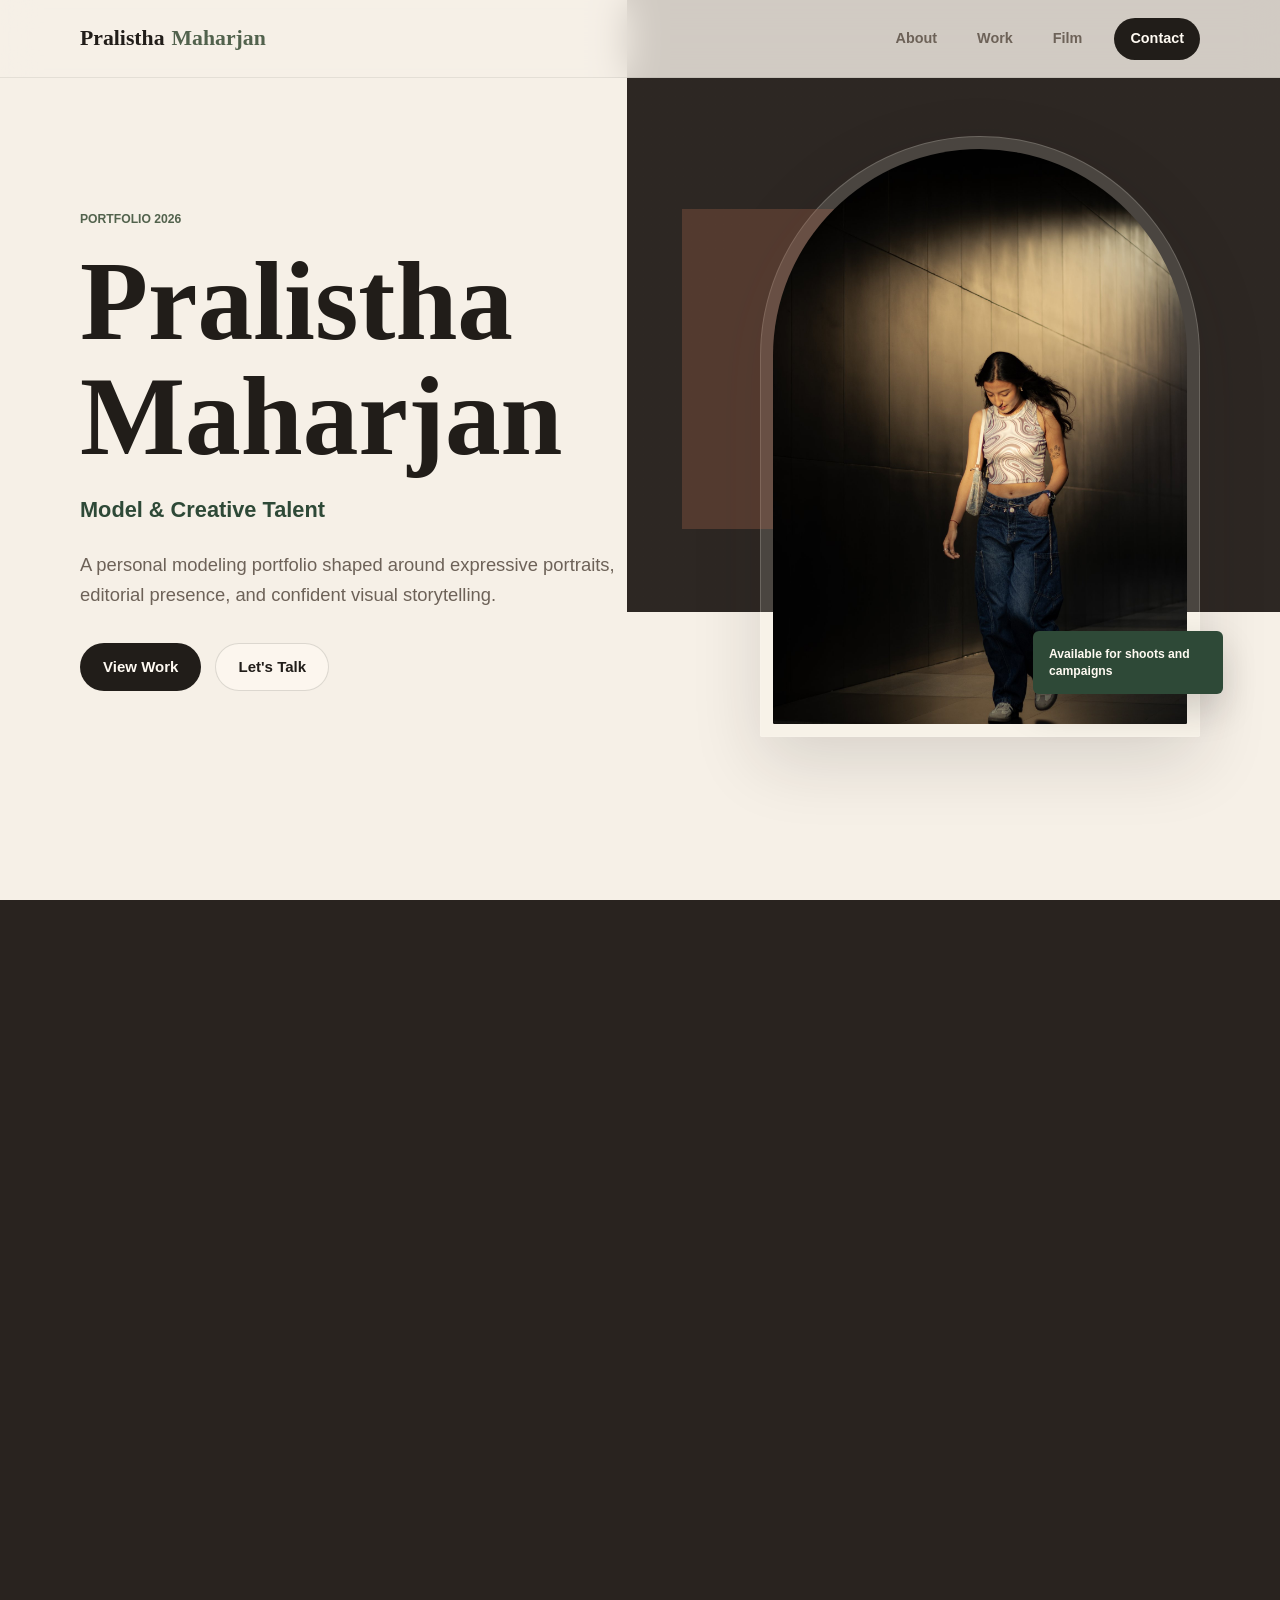
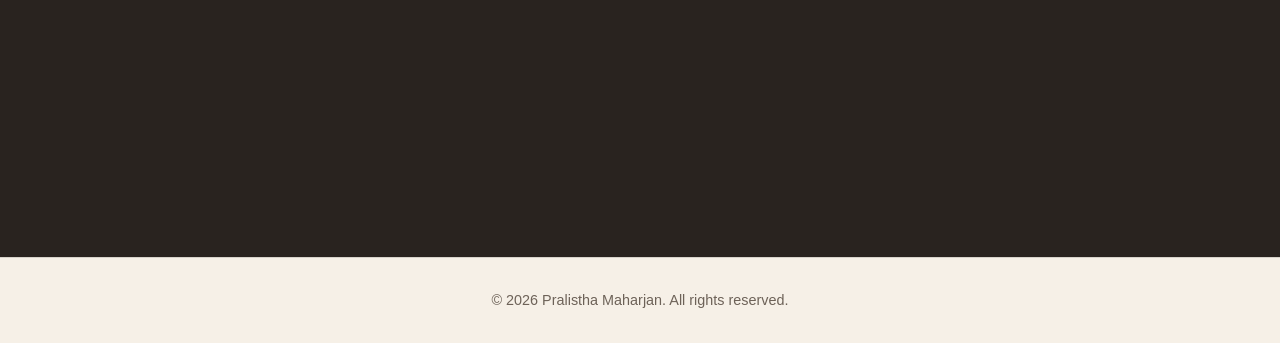
==== commit f3350e8b: "Add static site security policy" ====
--- a/index.html
+++ b/index.html
@@ -3,6 +3,11 @@
   <head>
     <meta charset="UTF-8" />
     <meta name="viewport" content="width=device-width, initial-scale=1.0" />
+    <meta
+      http-equiv="Content-Security-Policy"
+      content="default-src 'self'; base-uri 'self'; object-src 'none'; script-src 'self'; style-src 'self' https://fonts.googleapis.com; font-src https://fonts.gstatic.com; img-src 'self'; media-src 'self'; connect-src 'self'; frame-src 'none'; form-action 'self'"
+    />
+    <meta name="referrer" content="strict-origin-when-cross-origin" />
     <meta
       name="description"
       content="A modern personal modeling portfolio featuring selected shoots, experience, and contact details."
--- a/css/styles.css
+++ b/css/styles.css
@@ -105,9 +105,9 @@
   align-items: baseline;
   color: var(--ink);
   font-family: var(--serif);
-  font-size: 1.48rem;
+  font-size: 1.36rem;
   font-weight: 700;
-  line-height: 0.92;
+  line-height: 1.05;
 }
 
 .brand span:last-child {
@@ -265,8 +265,9 @@
   max-width: 740px;
   color: var(--ink);
   font-family: var(--serif);
-  font-size: clamp(4.6rem, 11vw, 9.8rem);
+  font-size: clamp(4rem, 8.7vw, 8.2rem);
   font-weight: 600;
+  line-height: 1.03;
 }
 
 h1 span {
@@ -965,7 +966,7 @@
   }
 
   .brand {
-    font-size: 1.26rem;
+    font-size: 1.12rem;
   }
 
   .hero {
@@ -973,7 +974,7 @@
   }
 
   h1 {
-    font-size: clamp(3.8rem, 18vw, 5rem);
+    font-size: clamp(3.1rem, 14vw, 4rem);
   }
 
   h1 span {
